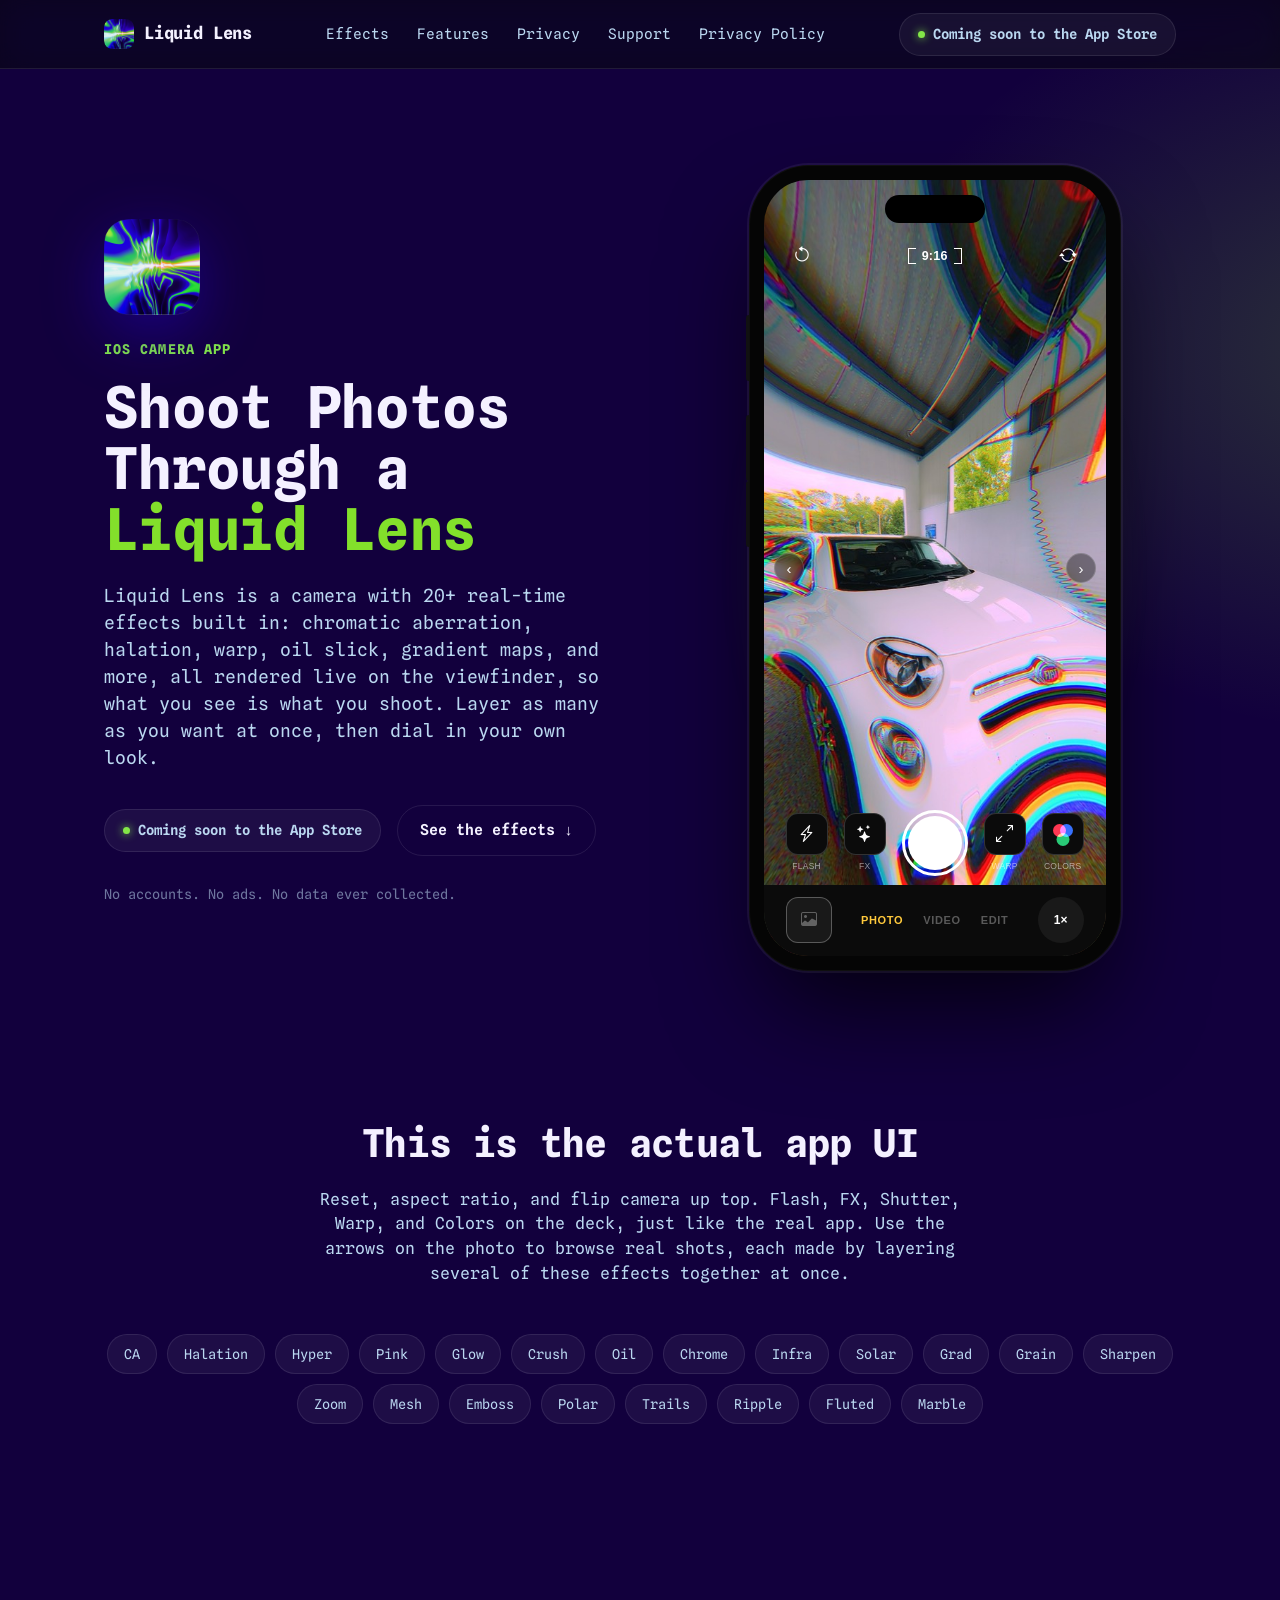
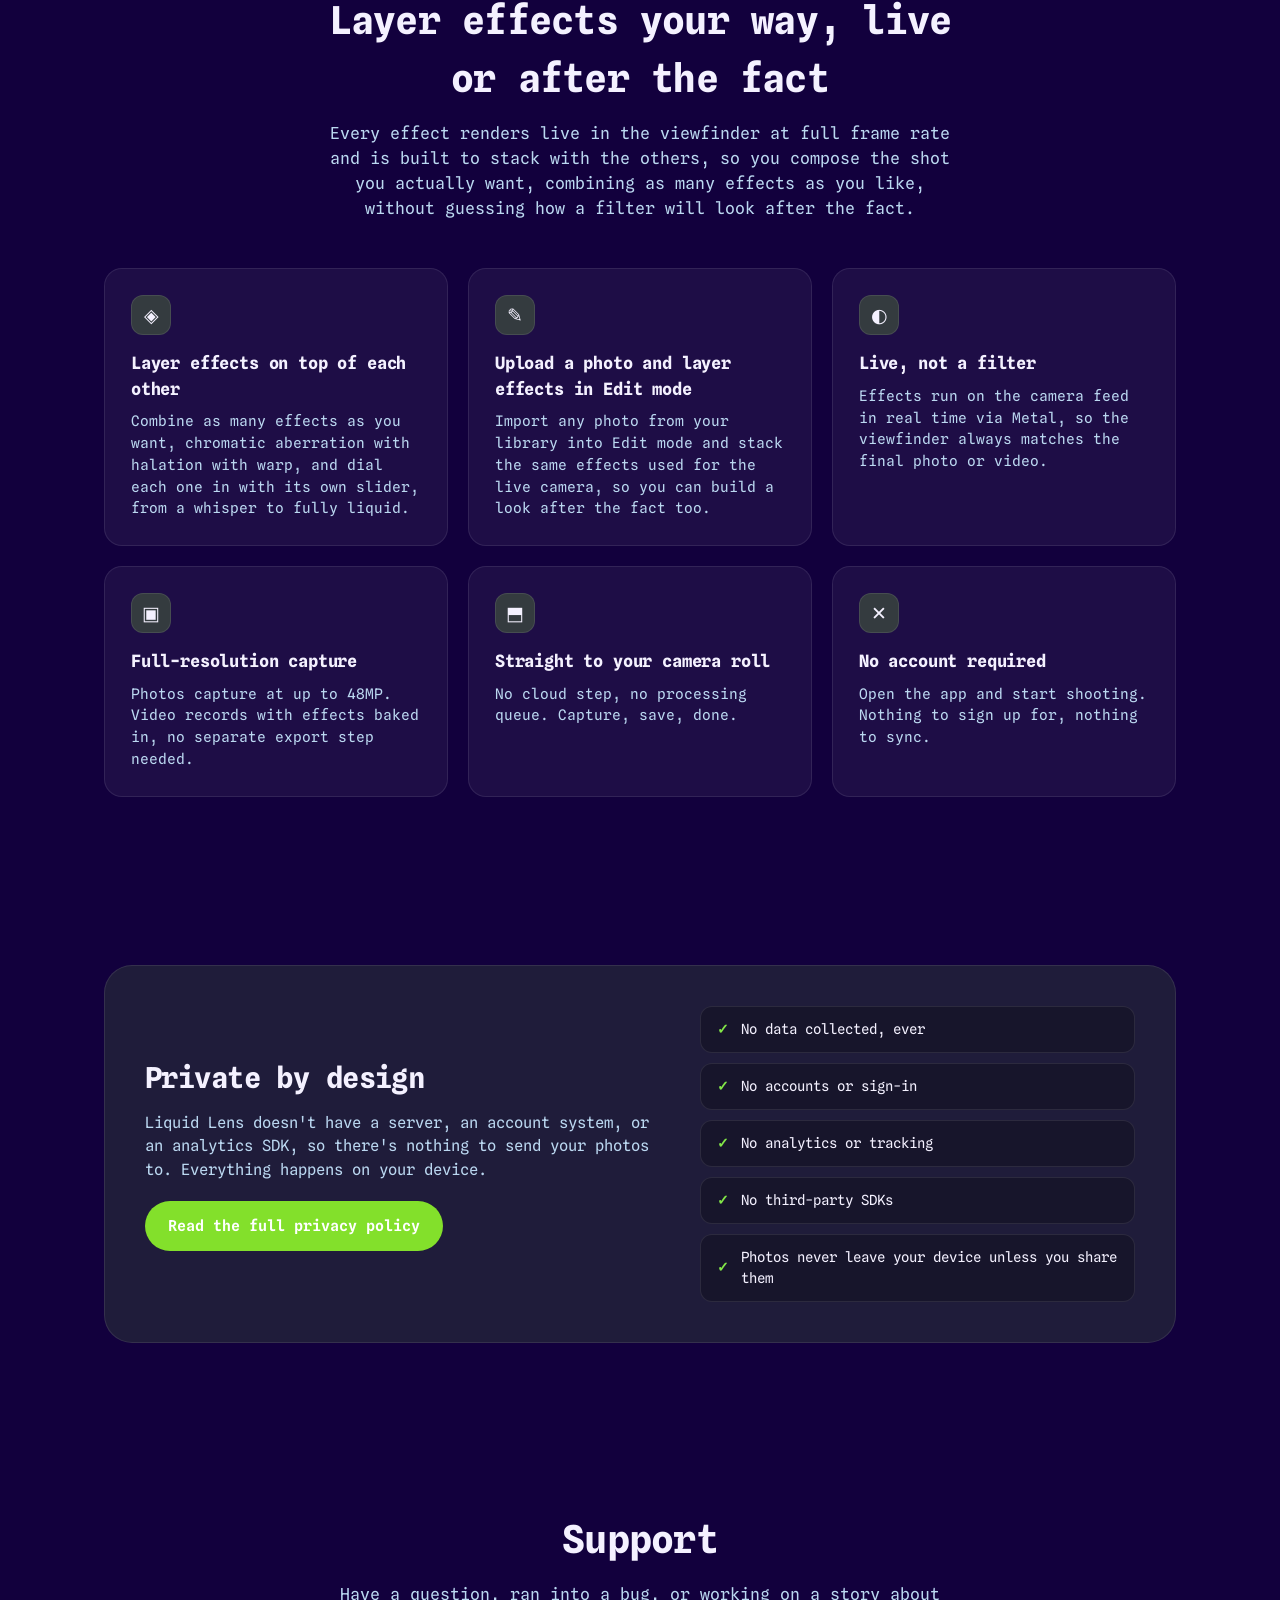
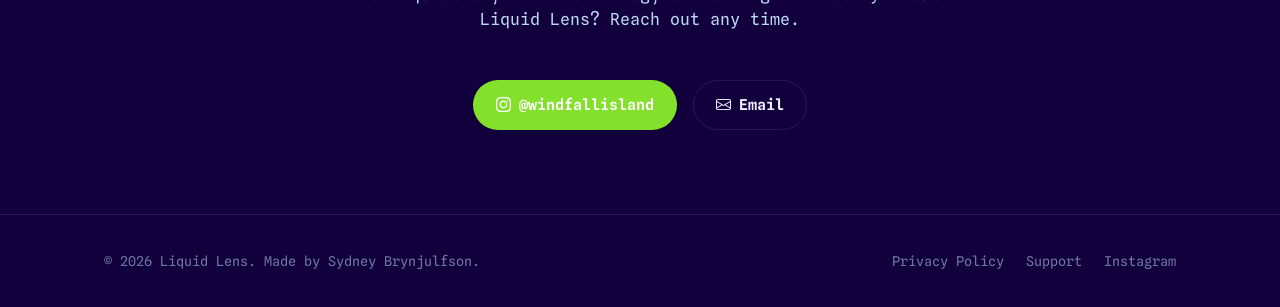
==== index.html @ aa71dbce "Float the shutter row over the photo like the real app The bottom deck had a solid black background " ====
<!doctype html>
<html lang="en">
<head>
<meta charset="utf-8" />
<meta name="viewport" content="width=device-width, initial-scale=1" />
<title>Liquid Lens: iOS Camera App</title>
<meta name="description" content="Liquid Lens is an iPhone camera app with 20+ real-time lens effects, chromatic aberration, halation, warp, oil slick, gradient maps, and more, that layer on top of each other live on the viewfinder. Upload a photo and stack the same effects in Edit mode." />
<link rel="icon" href="assets/icon.png" />
<link rel="apple-touch-icon" href="assets/icon.png" />
<link rel="preconnect" href="https://fonts.googleapis.com" />
<link rel="preconnect" href="https://fonts.gstatic.com" crossorigin />
<link href="https://fonts.googleapis.com/css2?family=Spline+Sans+Mono:wght@400;500;600;700&display=swap" rel="stylesheet" />
<link rel="stylesheet" href="https://cdn.jsdelivr.net/npm/bootstrap-icons@1.11.3/font/bootstrap-icons.min.css" />
<link rel="stylesheet" href="styles.css?v=7" />
</head>
<body>

<nav class="nav">
  <div class="wrap">
    <a class="brand" href="#top">
      <img src="assets/icon.png" alt="Liquid Lens icon" />
      Liquid Lens
    </a>
    <div class="nav-links">
      <a href="#effects">Effects</a>
      <a href="#features">Features</a>
      <a href="#privacy">Privacy</a>
      <a href="#support">Support</a>
      <a href="privacy.html">Privacy Policy</a>
    </div>
    <span class="badge"><span class="dot"></span> Coming soon to the App Store</span>
  </div>
</nav>

<header class="hero" id="top">
  <div class="wrap hero-grid">
    <div>
      <img class="hero-icon" src="assets/icon.png" alt="Liquid Lens app icon" />
      <p class="eyebrow">iOS Camera App</p>
      <h1>Shoot Photos Through a <span class="grad">Liquid Lens</span></h1>
      <p class="lede">
        Liquid Lens is a camera with 20+ real-time effects built in:
        chromatic aberration, halation, warp, oil slick, gradient maps,
        and more, all rendered live on the viewfinder, so what you see
        is what you shoot. Layer as many as you want at once, then dial
        in your own look.
      </p>
      <div class="cta-row">
        <!-- TODO once live: replace with <a class="btn btn-primary" href="[App Store URL]">Download on the App Store</a> -->
        <span class="badge"><span class="dot"></span> Coming soon to the App Store</span>
        <a class="btn btn-ghost" href="#effects">See the effects ↓</a>
      </div>
      <p class="hero-note">No accounts. No ads. No data ever collected.</p>
    </div>

    <div class="phone-stage">
      <div class="phone-glow"></div>
      <div class="phone">
        <div class="phone-screen">
          <div class="island"></div>

          <div class="preview-frame">
            <div class="photo-layer" id="photoLayer">
              <img src="assets/photos/showcase-1.jpg" class="active" alt="Photo shot with Liquid Lens: chromatic aberration and warp on a car wash bay" />
              <img src="assets/photos/showcase-2.jpg" alt="Photo shot with Liquid Lens: roadside ice cream sign with a glitch color effect" />
              <img src="assets/photos/showcase-3.jpg" alt="Photo shot with Liquid Lens: white fence path under a pink sunset sky" />
              <img src="assets/photos/showcase-4.jpg" alt="Photo shot with Liquid Lens: night city street with chromatic aberration" />
              <img src="assets/photos/showcase-5.jpg" alt="Photo shot with Liquid Lens: fisheye warp on a tree against a purple sky" />
              <img src="assets/photos/showcase-6.jpg" alt="Photo shot with Liquid Lens: tree silhouette against an orange sunset" />
              <img src="assets/photos/showcase-7.jpg" alt="Photo shot with Liquid Lens: abstract light burst effect" />
              <img src="assets/photos/showcase-8.jpg" alt="Photo shot with Liquid Lens: neon-lit window blinds" />
              <img src="assets/photos/showcase-9.jpg" alt="Photo shot with Liquid Lens: liquid marble color abstraction" />
            </div>

            <button class="photo-arrow prev" id="prevPhoto" aria-label="Previous photo">‹</button>
            <button class="photo-arrow next" id="nextPhoto" aria-label="Next photo">›</button>
          </div>

          <!-- top bar: reset, aspect ratio, flip camera (decorative, matches the real app's UI) -->
          <div class="ui-top-bar">
            <span class="ui-icon-btn"><i class="bi bi-arrow-counterclockwise"></i></span>
            <span class="aspect-bracket">
              <span class="bracket left"></span><span>9:16</span><span class="bracket right"></span>
            </span>
            <span class="ui-icon-btn"><i class="bi bi-arrow-repeat"></i></span>
          </div>

          <!-- bottom deck: flash / fx / shutter / warp / colors, then thumbnail / mode / lens (decorative) -->
          <div class="ui-bottom-deck">
            <div class="deck-row deck-row-main">
              <span class="tool-square">
                <span class="tool-icon"><i class="bi bi-lightning-charge"></i></span>
                <span class="tool-label">Flash</span>
              </span>
              <span class="tool-square">
                <span class="tool-icon"><i class="bi bi-stars"></i></span>
                <span class="tool-label">FX</span>
              </span>
              <span class="shutter-ring"><span class="shutter-inner"></span></span>
              <span class="tool-square">
                <span class="tool-icon"><i class="bi bi-arrows-angle-expand"></i></span>
                <span class="tool-label">Warp</span>
              </span>
              <span class="tool-square">
                <span class="tool-icon rgb-mark-wrap">
                  <span class="rgb-mark" aria-hidden="true">
                    <span class="dot r"></span><span class="dot b"></span><span class="dot g"></span>
                  </span>
                </span>
                <span class="tool-label">Colors</span>
              </span>
            </div>
            <div class="deck-row deck-row-lower">
              <span class="thumb-btn"><i class="bi bi-image"></i></span>
              <div class="mode-labels">
                <span class="mode-label active">PHOTO</span>
                <span class="mode-label">VIDEO</span>
                <span class="mode-label">EDIT</span>
              </div>
              <span class="lens-btn">1×</span>
            </div>
          </div>
        </div>
      </div>
    </div>
  </div>
</header>

<section id="effects">
  <div class="wrap">
    <div class="section-head">
      <h2>This is the actual app UI</h2>
      <p>
        Reset, aspect ratio, and flip camera up top. Flash, FX, Shutter,
        Warp, and Colors on the deck, just like the real app. Use the
        arrows on the photo to browse real shots, each made by layering
        several of these effects together at once.
      </p>
    </div>
    <div class="effects-list">
      <span class="pill">CA</span>
      <span class="pill">Halation</span>
      <span class="pill">Hyper</span>
      <span class="pill">Pink</span>
      <span class="pill">Glow</span>
      <span class="pill">Crush</span>
      <span class="pill">Oil</span>
      <span class="pill">Chrome</span>
      <span class="pill">Infra</span>
      <span class="pill">Solar</span>
      <span class="pill">Grad</span>
      <span class="pill">Grain</span>
      <span class="pill">Sharpen</span>
      <span class="pill">Zoom</span>
      <span class="pill">Mesh</span>
      <span class="pill">Emboss</span>
      <span class="pill">Polar</span>
      <span class="pill">Trails</span>
      <span class="pill">Ripple</span>
      <span class="pill">Fluted</span>
      <span class="pill">Marble</span>
    </div>
  </div>
</section>

<section id="features">
  <div class="wrap">
    <div class="section-head">
      <h2>Layer effects your way, live or after the fact</h2>
      <p>Every effect renders live in the viewfinder at full frame rate and is built to stack with the others, so you compose the shot you actually want, combining as many effects as you like, without guessing how a filter will look after the fact.</p>
    </div>
    <div class="grid-features">
      <div class="card">
        <div class="icon">◈</div>
        <h3>Layer effects on top of each other</h3>
        <p>Combine as many effects as you want, chromatic aberration with halation with warp, and dial each one in with its own slider, from a whisper to fully liquid.</p>
      </div>
      <div class="card">
        <div class="icon">✎</div>
        <h3>Upload a photo and layer effects in Edit mode</h3>
        <p>Import any photo from your library into Edit mode and stack the same effects used for the live camera, so you can build a look after the fact too.</p>
      </div>
      <div class="card">
        <div class="icon">◐</div>
        <h3>Live, not a filter</h3>
        <p>Effects run on the camera feed in real time via Metal, so the viewfinder always matches the final photo or video.</p>
      </div>
      <div class="card">
        <div class="icon">▣</div>
        <h3>Full-resolution capture</h3>
        <p>Photos capture at up to 48MP. Video records with effects baked in, no separate export step needed.</p>
      </div>
      <div class="card">
        <div class="icon">⬒</div>
        <h3>Straight to your camera roll</h3>
        <p>No cloud step, no processing queue. Capture, save, done.</p>
      </div>
      <div class="card">
        <div class="icon">✕</div>
        <h3>No account required</h3>
        <p>Open the app and start shooting. Nothing to sign up for, nothing to sync.</p>
      </div>
    </div>
  </div>
</section>

<section id="privacy">
  <div class="wrap">
    <div class="privacy-strip">
      <div>
        <h2>Private by design</h2>
        <p>
          Liquid Lens doesn't have a server, an account system, or an
          analytics SDK, so there's nothing to send your photos to.
          Everything happens on your device.
        </p>
        <a class="btn btn-primary" href="privacy.html">Read the full privacy policy</a>
      </div>
      <div class="privacy-facts">
        <div class="privacy-fact"><span class="check">✓</span> No data collected, ever</div>
        <div class="privacy-fact"><span class="check">✓</span> No accounts or sign-in</div>
        <div class="privacy-fact"><span class="check">✓</span> No analytics or tracking</div>
        <div class="privacy-fact"><span class="check">✓</span> No third-party SDKs</div>
        <div class="privacy-fact"><span class="check">✓</span> Photos never leave your device unless you share them</div>
      </div>
    </div>
  </div>
</section>

<section id="support">
  <div class="wrap">
    <div class="section-head">
      <h2>Support</h2>
      <p>Have a question, ran into a bug, or working on a story about Liquid Lens? Reach out any time.</p>
    </div>
    <div class="support-row">
      <a class="btn btn-primary" href="https://www.instagram.com/windfallisland/" target="_blank" rel="noopener">
        <i class="bi bi-instagram"></i> @windfallisland
      </a>
      <a class="btn btn-ghost" href="mailto:sydneybrynjulfson1@gmail.com">
        <i class="bi bi-envelope"></i> Email
      </a>
    </div>
  </div>
</section>

<footer>
  <div class="wrap footer-row">
    <span>© 2026 Liquid Lens. Made by Sydney Brynjulfson.</span>
    <div class="footer-links">
      <a href="privacy.html">Privacy Policy</a>
      <a href="#support">Support</a>
      <a href="https://www.instagram.com/windfallisland/" target="_blank" rel="noopener">Instagram</a>
    </div>
  </div>
</footer>

<script src="script.js?v=4"></script>
</body>
</html>
---- styles.css ----
/* Liquid Lens landing page: shared styles */

:root {
  --bg: #12003d;
  --bg-soft: #170047;
  --panel: rgba(255, 255, 255, 0.05);
  --panel-border: rgba(255, 255, 255, 0.09);
  --text: #f4f1ff;
  --text-dim: #bbd8f1;
  --text-dimmer: rgba(187, 216, 241, 0.55);
  --accent-a: #83e748;   /* primary accent (green)         */
  --accent-b: #83e748;   /* primary accent, alias          */
  --accent-flat: #83e02b; /* flat color that replaced the former two-tone gradients */
  --radius-lg: 28px;
  --radius-md: 18px;
  --radius-sm: 12px;
  --max-w: 1120px;

  /* Design tokens lifted from the real app's `enum DC` in ContentView.swift.
     These describe the app's own UI, not the marketing site, so they stay
     separate from the brand palette above. */
  --dc-accent: #ffc93c;
  --dc-chrome: #0b0b0b;
  --dc-line: rgba(255, 255, 255, 0.16);
  --dc-muted: rgba(255, 255, 255, 0.55);
  --dc-faint: rgba(255, 255, 255, 0.32);
}

* { box-sizing: border-box; }

/* The `hidden` attribute must always win over component `display` rules
   below, regardless of selector specificity ties. */
[hidden] { display: none !important; }

html { scroll-behavior: smooth; }

body {
  margin: 0;
  background:
    radial-gradient(1200px 600px at 15% -10%, rgba(131, 224, 43, 0.16), transparent 60%),
    radial-gradient(1000px 700px at 110% 10%, rgba(131, 224, 43, 0.22), transparent 55%),
    var(--bg);
  color: var(--text);
  font-family: "Spline Sans Mono", "SF Mono", "Menlo", ui-monospace, monospace;
  line-height: 1.5;
  -webkit-font-smoothing: antialiased;
}

a { color: inherit; }

.wrap {
  max-width: var(--max-w);
  margin: 0 auto;
  padding: 0 24px;
}

/* ---------- Nav ---------- */

.nav {
  position: sticky;
  top: 0;
  z-index: 50;
  backdrop-filter: blur(16px) saturate(140%);
  -webkit-backdrop-filter: blur(16px) saturate(140%);
  background: rgba(7, 8, 13, 0.6);
  border-bottom: 1px solid var(--panel-border);
}

.nav .wrap {
  display: flex;
  align-items: center;
  justify-content: space-between;
  height: 68px;
}

.brand {
  display: flex;
  align-items: center;
  gap: 10px;
  font-weight: 700;
  font-size: 17px;
  text-decoration: none;
  letter-spacing: -0.01em;
  white-space: nowrap;
}

.brand img {
  width: 30px;
  height: 30px;
  border-radius: 8px;
  display: block;
}

.nav-links {
  display: flex;
  align-items: center;
  gap: 28px;
  font-size: 14.5px;
  color: var(--text-dim);
}

.nav-links a {
  text-decoration: none;
  transition: color 0.15s ease;
}

.nav-links a:hover { color: var(--text); }

/* ---------- Buttons / badges ---------- */

.badge {
  display: inline-flex;
  align-items: center;
  gap: 8px;
  padding: 10px 18px;
  border-radius: 999px;
  font-size: 14px;
  font-weight: 600;
  border: 1px solid var(--panel-border);
  background: var(--panel);
  color: var(--text-dim);
  white-space: nowrap;
}

.badge .dot {
  width: 7px;
  height: 7px;
  border-radius: 50%;
  background: var(--accent-a);
  box-shadow: 0 0 8px var(--accent-a);
}

.btn {
  display: inline-flex;
  align-items: center;
  gap: 8px;
  padding: 13px 22px;
  border-radius: 999px;
  font-weight: 600;
  font-size: 15px;
  text-decoration: none;
  border: 1px solid transparent;
  cursor: pointer;
}

.btn-primary {
  background: var(--accent-flat);
  color: #ffffff;
}

.btn-ghost {
  background: transparent;
  border-color: var(--panel-border);
  color: var(--text);
}

/* ---------- Hero ---------- */

.hero {
  padding: 76px 0 40px;
}

.hero-grid {
  display: grid;
  grid-template-columns: 1.05fr 0.95fr;
  gap: 56px;
  align-items: center;
}

.hero-icon {
  width: 96px;
  height: 96px;
  display: block;
  margin: 0 0 24px;
  filter: drop-shadow(0 18px 30px rgba(35, 0, 211, 0.45));
}

.eyebrow {
  color: var(--accent-a);
  font-size: 13.5px;
  font-weight: 700;
  letter-spacing: 0.08em;
  text-transform: uppercase;
  margin: 0 0 18px;
}

h1 {
  font-size: clamp(2.4rem, 4.6vw, 3.6rem);
  line-height: 1.06;
  letter-spacing: -0.02em;
  margin: 0 0 22px;
}

h1 .grad {
  color: var(--accent-flat);
}

.lede {
  font-size: 18px;
  color: var(--text-dim);
  max-width: 46ch;
  margin: 0 0 34px;
}

.cta-row {
  display: flex;
  align-items: center;
  gap: 16px;
  flex-wrap: wrap;
  margin-bottom: 28px;
}

.hero-note {
  font-size: 13.5px;
  color: var(--text-dimmer);
}

/* ---------- Phone mockup ----------
   A static recreation of the real app's UI (see ContentView.swift): the
   chrome (top bar, tool squares, bottom deck) is non-interactive artwork,
   not a working control panel. Only the two arrows beside the photo are
   real controls, and they browse real photos shot with the app. */

.phone-stage {
  position: relative;
  display: flex;
  justify-content: center;
  padding: 20px 0;
}

.phone-glow {
  position: absolute;
  inset: -50px;
  background: radial-gradient(closest-side, rgba(131, 224, 43, 0.28), transparent 70%);
  filter: blur(12px);
  z-index: 0;
}

.phone {
  position: relative;
  z-index: 1;
  width: 372px;
  height: 806px;
  background: #050505;
  border-radius: 60px;
  padding: 15px;
  box-shadow:
    0 0 0 2px rgba(255, 255, 255, 0.06),
    0 50px 100px -20px rgba(0, 0, 0, 0.8),
    inset 0 0 0 1px rgba(255, 255, 255, 0.04);
}

.phone::before {
  /* side buttons */
  content: "";
  position: absolute;
  left: -3px;
  top: 150px;
  width: 3px;
  height: 66px;
  background: #111;
  border-radius: 3px 0 0 3px;
  box-shadow: 0 100px 0 #111, 0 166px 0 #111;
}

.phone-screen {
  position: relative;
  width: 100%;
  height: 100%;
  border-radius: 44px;
  overflow: hidden;
  background: #000;
  font-family: -apple-system, BlinkMacSystemFont, "Segoe UI", Roboto, sans-serif;
  user-select: none;
}

.island {
  position: absolute;
  top: 15px;
  left: 50%;
  transform: translateX(-50%);
  width: 100px;
  height: 28px;
  background: #000;
  border-radius: 16px;
  z-index: 6;
}

/* -- camera preview: full-bleed behind the UI overlays, like the real app -- */

.preview-frame {
  position: absolute;
  inset: 0;
  overflow: hidden;
}

.photo-layer { position: absolute; inset: 0; }

.photo-layer img {
  position: absolute;
  inset: 0;
  width: 100%;
  height: 100%;
  object-fit: cover;
  opacity: 0;
  transition: opacity 0.4s ease;
}

.photo-layer img.active { opacity: 1; }

.photo-arrow {
  position: absolute;
  top: 50%;
  transform: translateY(-50%);
  z-index: 4;
  width: 30px;
  height: 30px;
  border-radius: 50%;
  border: 1px solid rgba(255, 255, 255, 0.18);
  background: rgba(0, 0, 0, 0.38);
  backdrop-filter: blur(6px);
  color: #fff;
  font-size: 15px;
  display: flex;
  align-items: center;
  justify-content: center;
  cursor: pointer;
}

.photo-arrow.prev { left: 10px; }
.photo-arrow.next { right: 10px; }

/* -- top bar: reset · aspect bracket · flip (decorative) -- */

.ui-top-bar {
  position: absolute;
  top: 56px;
  left: 0;
  right: 0;
  z-index: 5;
  display: flex;
  align-items: center;
  justify-content: space-between;
  padding: 0 18px;
}

.ui-icon-btn {
  width: 40px;
  height: 40px;
  border-radius: 50%;
  color: #fff;
  font-size: 18px;
  display: flex;
  align-items: center;
  justify-content: center;
}

.aspect-bracket {
  display: flex;
  align-items: center;
  gap: 6px;
  color: #fff;
  font-size: 12.5px;
  font-weight: 700;
  letter-spacing: 0.02em;
  padding: 6px 0;
}

.aspect-bracket .bracket {
  width: 8px;
  height: 16px;
  border: 1.6px solid #fff;
}

.aspect-bracket .bracket.left { border-right: none; }
.aspect-bracket .bracket.right { border-left: none; }

/* -- bottom deck (decorative) -- */

.ui-bottom-deck {
  position: absolute;
  left: 0;
  right: 0;
  bottom: 0;
  z-index: 5;
  /* Transparent so the full-bleed photo shows through behind the shutter
     row, exactly like the real app. Only the lower mode strip gets a solid
     black background (see .deck-row-lower). */
  background: transparent;
}

.deck-row { display: flex; align-items: center; }

.deck-row-main {
  justify-content: space-between;
  padding: 13px 22px 9px;
}

.tool-square {
  display: flex;
  flex-direction: column;
  align-items: center;
  gap: 5px;
}

.tool-square .tool-icon {
  width: 42px;
  height: 42px;
  border-radius: 12px;
  background: var(--dc-chrome);
  border: 1.4px solid var(--dc-line);
  display: flex;
  align-items: center;
  justify-content: center;
  font-size: 17px;
  color: #fff;
}

.tool-square .tool-label {
  font-size: 8.5px;
  font-weight: 500;
  letter-spacing: 0.03em;
  text-transform: uppercase;
  color: var(--dc-muted);
}

.rgb-mark-wrap {
  background: transparent;
  isolation: isolate;
}

.rgb-mark {
  position: relative;
  width: 24px;
  height: 24px;
}

.rgb-mark .dot {
  position: absolute;
  width: 13px;
  height: 13px;
  border-radius: 50%;
  mix-blend-mode: screen;
}

.rgb-mark .dot.r { background: #ff2e4a; top: 2px; left: 2px; }
.rgb-mark .dot.b { background: #2e6bff; top: 2px; right: 2px; }
.rgb-mark .dot.g { background: #1fc871; bottom: 0; left: 50%; transform: translateX(-50%); }

.shutter-ring {
  display: flex;
  align-items: center;
  justify-content: center;
  width: 66px;
  height: 66px;
  border-radius: 50%;
  border: 3px solid #fff;
}

.shutter-inner {
  width: 54px;
  height: 54px;
  border-radius: 50%;
  background: #fff;
}

.deck-row-lower {
  justify-content: space-between;
  padding: 12px 22px 13px;
  background: var(--dc-chrome);
}

.thumb-btn {
  width: 46px;
  height: 46px;
  border-radius: 12px;
  border: 1.4px solid rgba(255, 255, 255, 0.28);
  background-color: rgba(255, 255, 255, 0.06);
  color: var(--dc-faint);
  font-size: 16px;
  display: flex;
  align-items: center;
  justify-content: center;
}

.mode-labels {
  display: flex;
  align-items: center;
  gap: 20px;
}

.mode-label {
  font-size: 11px;
  font-weight: 700;
  letter-spacing: 0.06em;
  color: var(--dc-faint);
}

.mode-label.active { color: var(--dc-accent); }

.lens-btn {
  width: 46px;
  height: 46px;
  border-radius: 50%;
  background: rgba(255, 255, 255, 0.06);
  color: #fff;
  font-size: 12px;
  font-weight: 700;
  display: flex;
  align-items: center;
  justify-content: center;
}

/* ---------- Feature sections ---------- */

section { padding: 84px 0; }

.section-head {
  text-align: center;
  max-width: 640px;
  margin: 0 auto 48px;
}

.section-head h2 {
  font-size: clamp(1.8rem, 3vw, 2.4rem);
  letter-spacing: -0.02em;
  margin: 0 0 14px;
}

.section-head p {
  color: var(--text-dim);
  font-size: 16.5px;
  margin: 0;
}

.grid-features {
  display: grid;
  grid-template-columns: repeat(3, 1fr);
  gap: 20px;
}

.card {
  background: var(--panel);
  border: 1px solid var(--panel-border);
  border-radius: var(--radius-md);
  padding: 26px;
}

.card .icon {
  width: 40px;
  height: 40px;
  border-radius: 12px;
  display: flex;
  align-items: center;
  justify-content: center;
  margin-bottom: 16px;
  font-size: 19px;
  background: rgba(131, 224, 43, 0.22);
  border: 1px solid var(--panel-border);
}

.card h3 {
  margin: 0 0 8px;
  font-size: 17px;
  letter-spacing: -0.01em;
}

.card p {
  margin: 0;
  color: var(--text-dim);
  font-size: 14.5px;
}

.effects-list {
  display: flex;
  flex-wrap: wrap;
  gap: 10px;
  justify-content: center;
}

.effects-list .pill {
  padding: 9px 16px;
  border-radius: 999px;
  border: 1px solid var(--panel-border);
  background: var(--panel);
  font-size: 13.5px;
  color: var(--text-dim);
}

/* ---------- Support ---------- */

.support-row {
  display: flex;
  align-items: center;
  justify-content: center;
  gap: 16px;
  flex-wrap: wrap;
}

/* ---------- Privacy summary strip ---------- */

.privacy-strip {
  border-radius: var(--radius-lg);
  border: 1px solid var(--panel-border);
  background: rgba(131, 224, 43, 0.12);
  padding: 40px;
  display: grid;
  grid-template-columns: 1.2fr 1fr;
  gap: 32px;
  align-items: center;
}

.privacy-strip h2 {
  font-size: 1.8rem;
  margin: 0 0 12px;
  letter-spacing: -0.02em;
}

.privacy-strip p {
  color: var(--text-dim);
  margin: 0 0 20px;
  font-size: 15.5px;
}

.privacy-facts {
  display: grid;
  gap: 10px;
}

.privacy-fact {
  display: flex;
  align-items: center;
  gap: 12px;
  background: rgba(0, 0, 0, 0.25);
  border: 1px solid var(--panel-border);
  border-radius: var(--radius-sm);
  padding: 12px 16px;
  font-size: 14px;
}

.privacy-fact .check {
  color: var(--accent-b);
  font-weight: 800;
}

/* ---------- Footer ---------- */

footer {
  border-top: 1px solid var(--panel-border);
  padding: 36px 0;
}

.footer-row {
  display: flex;
  align-items: center;
  justify-content: space-between;
  flex-wrap: wrap;
  gap: 16px;
  font-size: 13.5px;
  color: var(--text-dimmer);
}

.footer-links {
  display: flex;
  gap: 22px;
}

.footer-links a { text-decoration: none; }
.footer-links a:hover { color: var(--text-dim); }

/* ---------- Privacy policy page ---------- */

.policy {
  padding: 64px 0 90px;
}

.policy .wrap { max-width: 760px; }

.policy h1 {
  font-size: clamp(2rem, 4vw, 2.6rem);
  margin: 0 0 8px;
}

.policy .updated {
  color: var(--text-dimmer);
  font-size: 14px;
  margin: 0 0 40px;
}

.policy-summary {
  display: grid;
  gap: 10px;
  margin-bottom: 44px;
}

.policy h2 {
  font-size: 1.3rem;
  margin: 40px 0 12px;
  letter-spacing: -0.01em;
}

.policy p, .policy li {
  color: var(--text-dim);
  font-size: 15.5px;
  line-height: 1.7;
}

.policy ul { padding-left: 20px; }

.policy code {
  background: rgba(255, 255, 255, 0.08);
  padding: 2px 6px;
  border-radius: 6px;
  font-size: 13.5px;
  color: var(--text);
}

.policy .contact-box {
  margin-top: 36px;
  padding: 22px 26px;
  border-radius: var(--radius-md);
  border: 1px solid var(--panel-border);
  background: var(--panel);
}

.policy .contact-box a {
  color: var(--accent-a);
  text-decoration: none;
  font-weight: 600;
}

/* ---------- Responsive ---------- */

@media (max-width: 880px) {
  .hero-grid { grid-template-columns: 1fr; }
  .phone-stage { margin-top: 12px; }
  .lede { max-width: none; }
  .grid-features { grid-template-columns: 1fr; }
  .privacy-strip { grid-template-columns: 1fr; padding: 28px; }
  .nav-links { display: none; }
}

@media (max-width: 480px) {
  .phone { width: 320px; height: 693px; }
  .deck-row-main { padding-left: 12px; padding-right: 12px; }
  .tool-square .tool-icon { width: 38px; height: 38px; font-size: 15px; }
  .tool-square .tool-label { font-size: 7.5px; }
  .deck-row-lower { padding-left: 16px; padding-right: 16px; }
}

@media (max-width: 380px) {
  .phone { width: 280px; height: 607px; }
}

@media (max-width: 560px) {
  .nav > .wrap > .badge { display: none; }
}
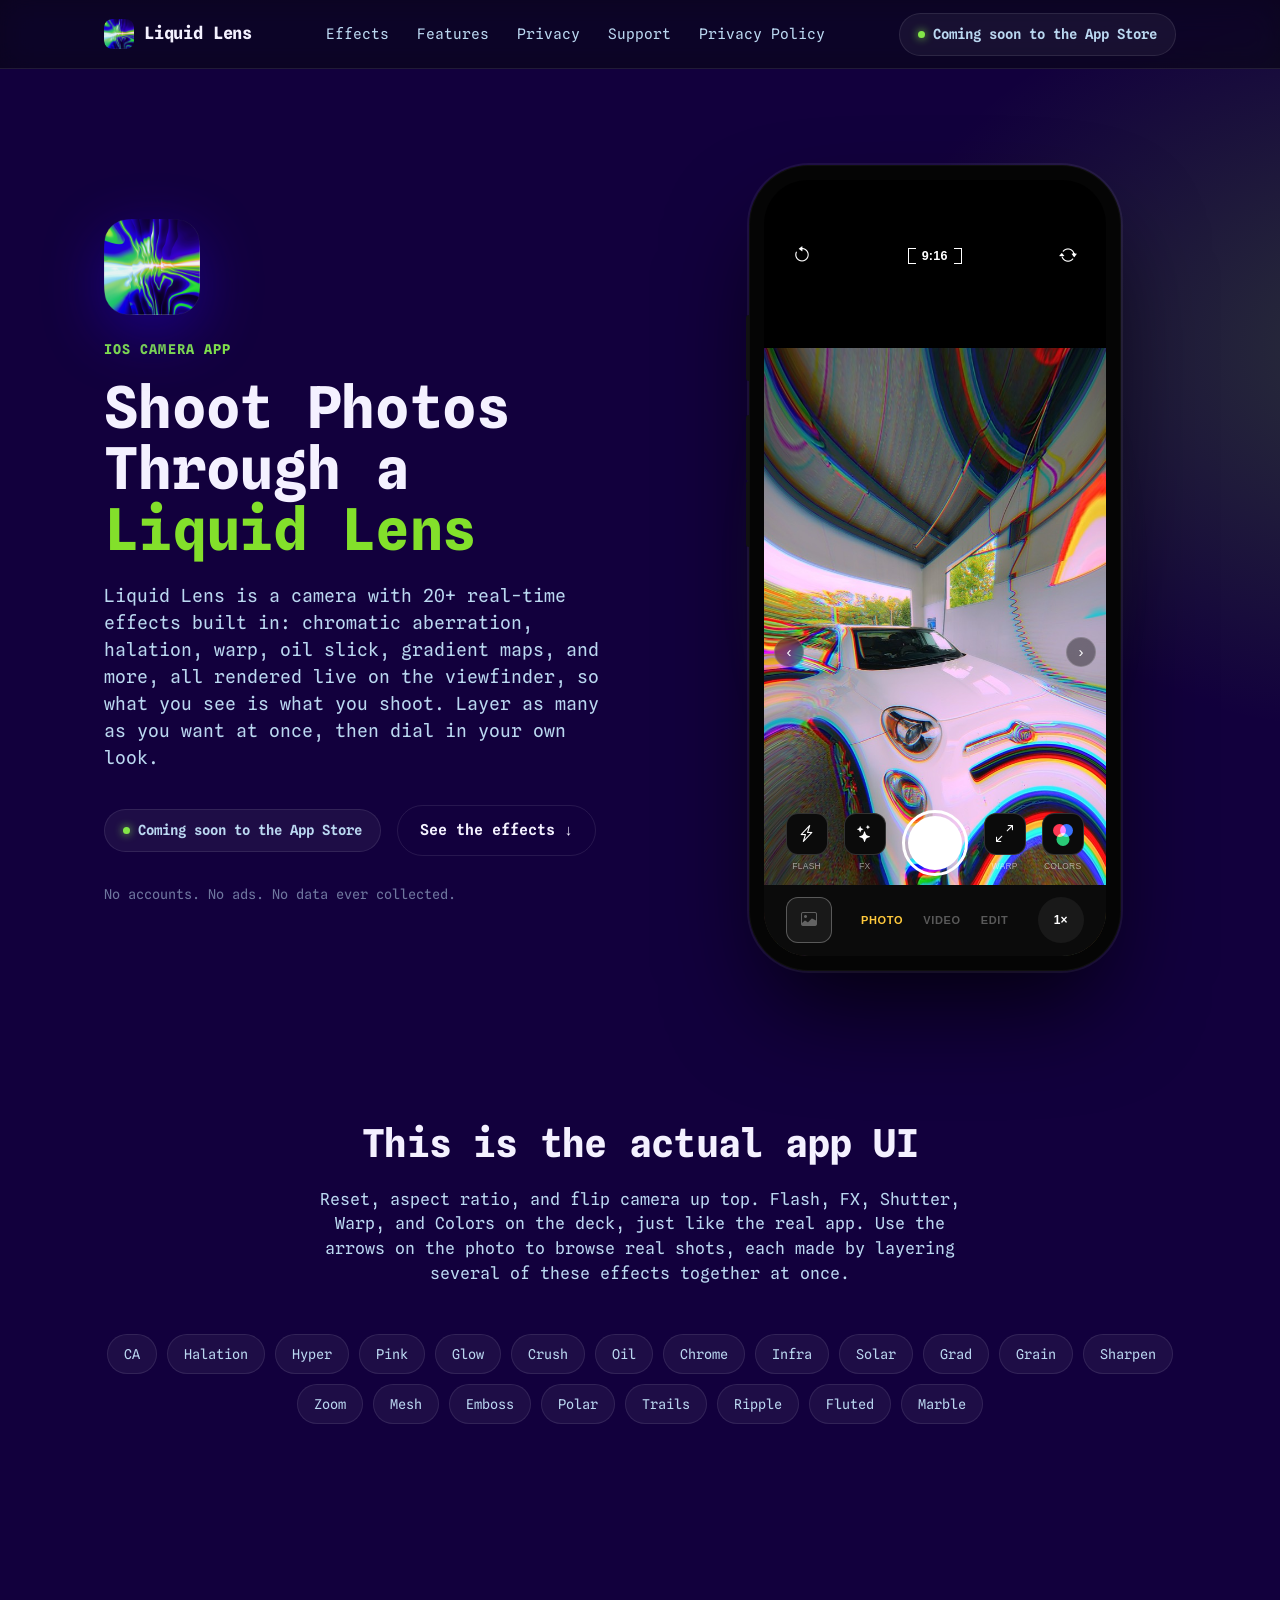
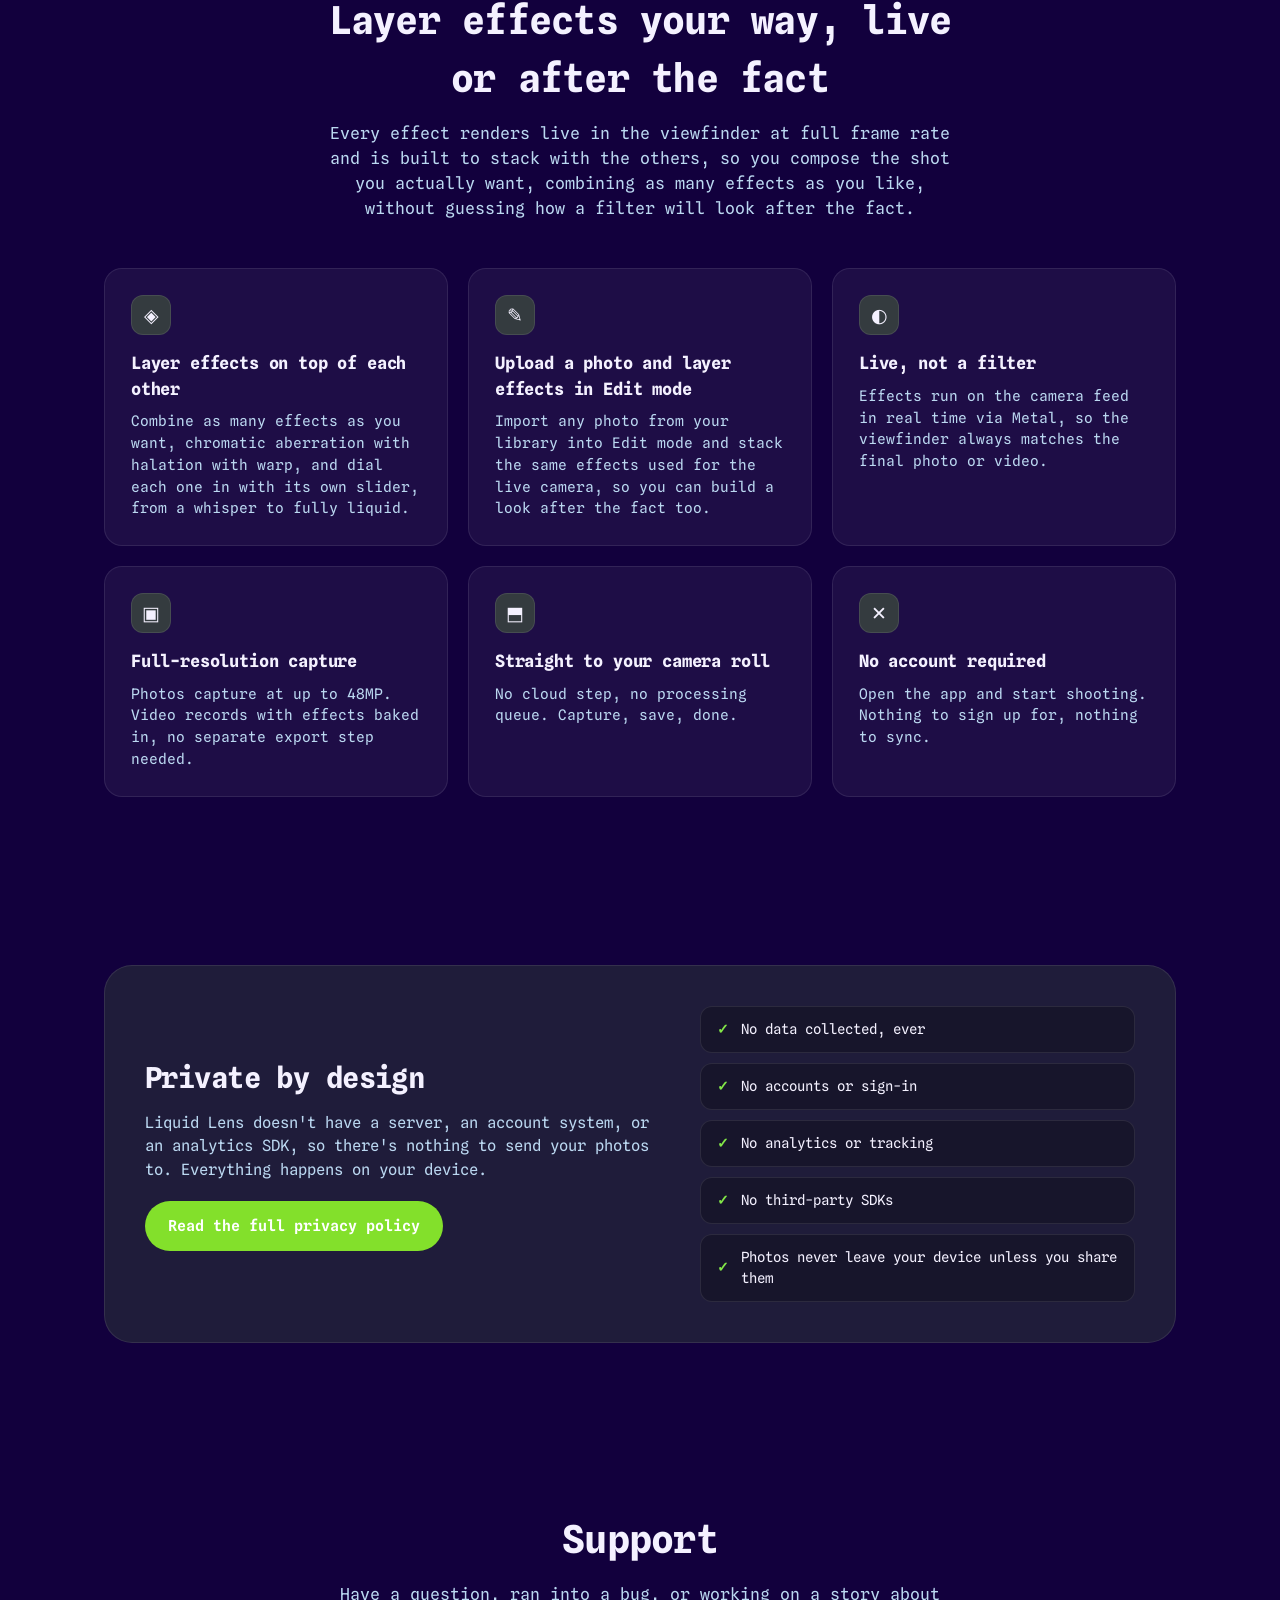
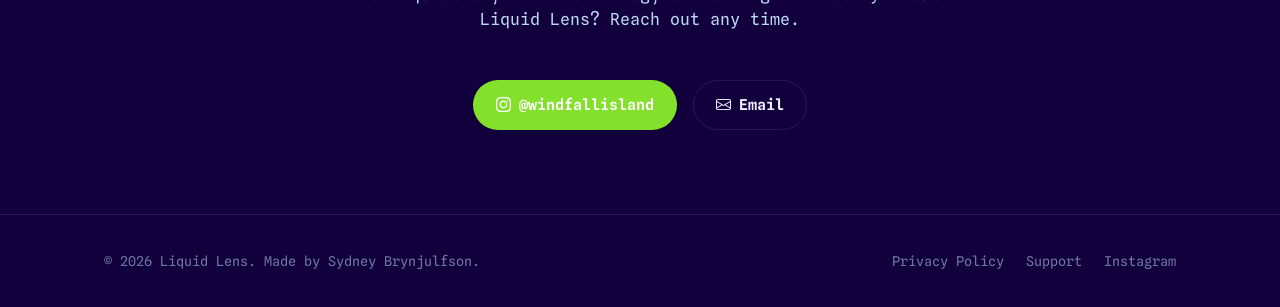
==== commit 80f00223: "Letterbox the mockup preview to a true 9:16 image The full-bleed preview ran the photo all the way t" ====
--- a/index.html
+++ b/index.html
@@ -11,7 +11,7 @@
 <link rel="preconnect" href="https://fonts.gstatic.com" crossorigin />
 <link href="https://fonts.googleapis.com/css2?family=Spline+Sans+Mono:wght@400;500;600;700&display=swap" rel="stylesheet" />
 <link rel="stylesheet" href="https://cdn.jsdelivr.net/npm/bootstrap-icons@1.11.3/font/bootstrap-icons.min.css" />
-<link rel="stylesheet" href="styles.css?v=7" />
+<link rel="stylesheet" href="styles.css?v=8" />
 </head>
 <body>
 
--- a/styles.css
+++ b/styles.css
@@ -286,11 +286,16 @@
   z-index: 6;
 }
 
-/* -- camera preview: full-bleed behind the UI overlays, like the real app -- */
+/* -- camera preview: 9:16 image anchored to the bottom, with a black
+   letterbox bar at the top where the reset/aspect/flip controls sit.
+   The image extends down behind the bottom shutter row, like the real app. -- */
 
 .preview-frame {
   position: absolute;
-  inset: 0;
+  left: 0;
+  right: 0;
+  bottom: 0;
+  aspect-ratio: 9 / 16;
   overflow: hidden;
 }
 
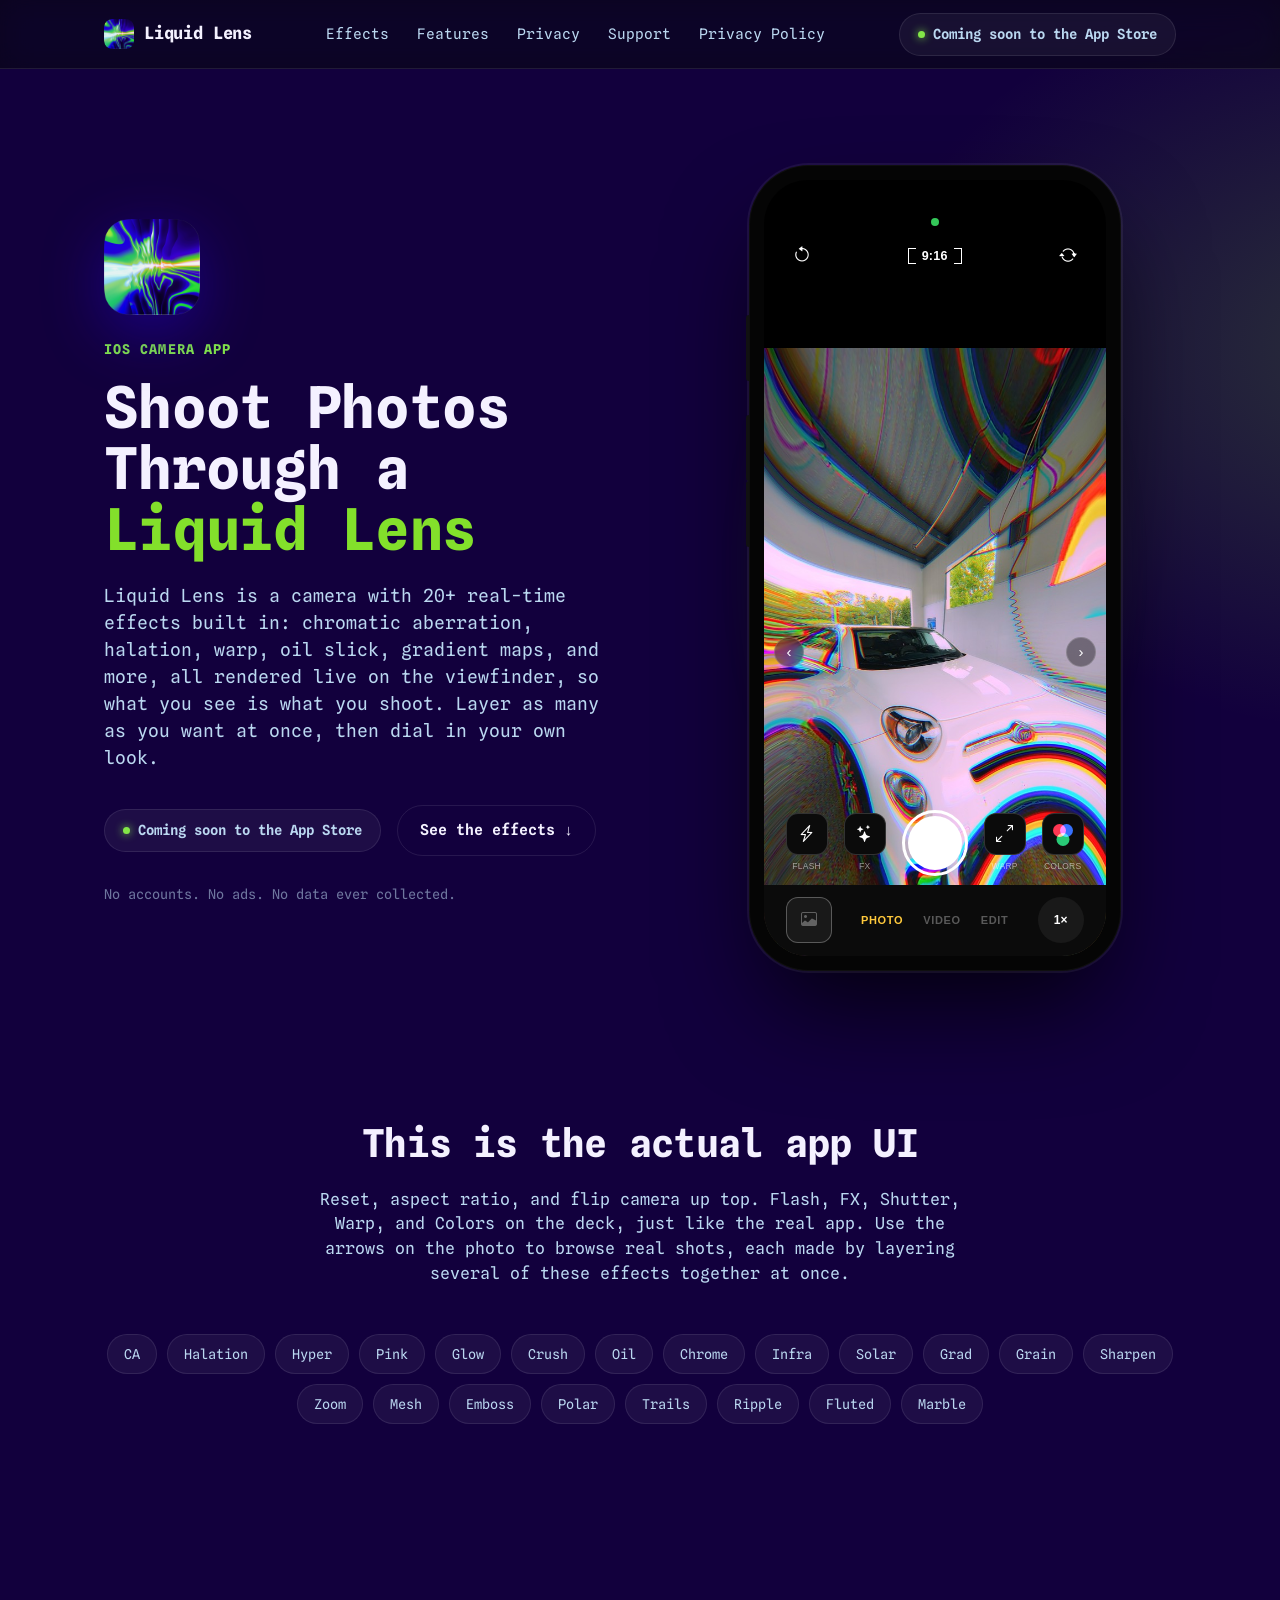
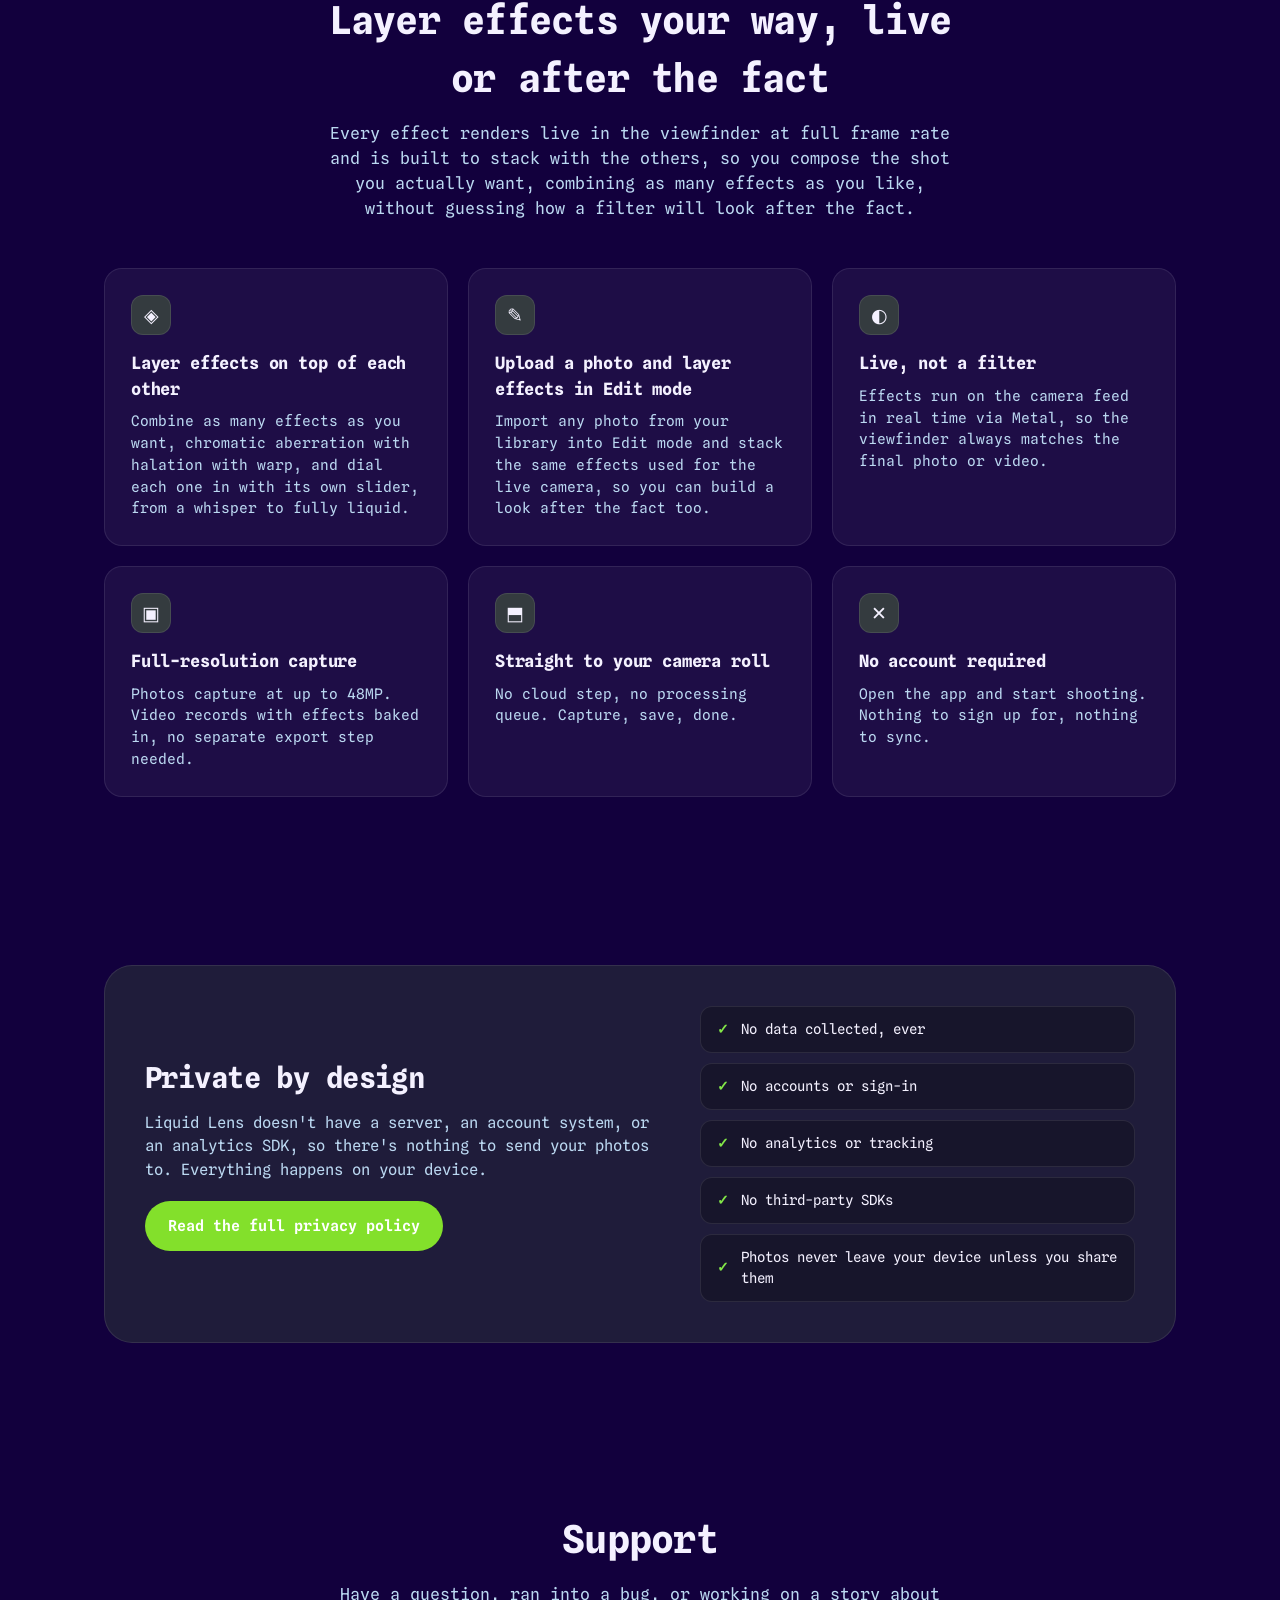
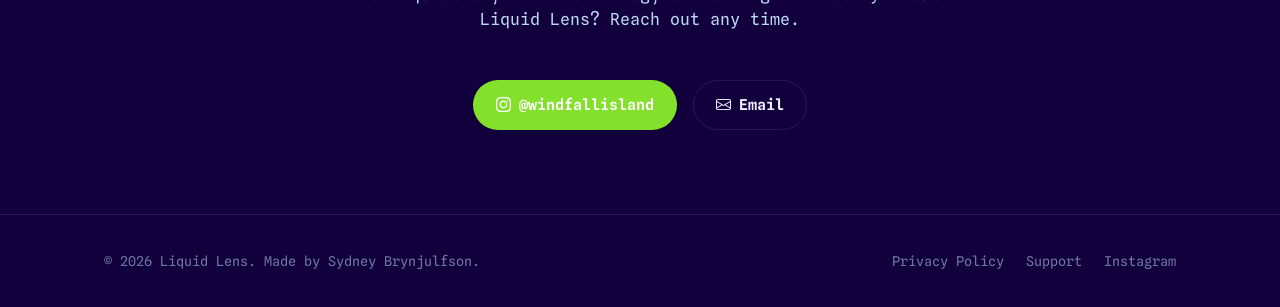
==== commit 8f7cefc8: "Add green camera-active status dot above the mockup top bar The real app shows a green status dot ce" ====
--- a/index.html
+++ b/index.html
@@ -11,7 +11,7 @@
 <link rel="preconnect" href="https://fonts.gstatic.com" crossorigin />
 <link href="https://fonts.googleapis.com/css2?family=Spline+Sans+Mono:wght@400;500;600;700&display=swap" rel="stylesheet" />
 <link rel="stylesheet" href="https://cdn.jsdelivr.net/npm/bootstrap-icons@1.11.3/font/bootstrap-icons.min.css" />
-<link rel="stylesheet" href="styles.css?v=8" />
+<link rel="stylesheet" href="styles.css?v=9" />
 </head>
 <body>
 
@@ -58,6 +58,7 @@
       <div class="phone">
         <div class="phone-screen">
           <div class="island"></div>
+          <span class="status-dot" aria-hidden="true"></span>
 
           <div class="preview-frame">
             <div class="photo-layer" id="photoLayer">
--- a/styles.css
+++ b/styles.css
@@ -286,6 +286,19 @@
   z-index: 6;
 }
 
+/* Green "camera active" status dot, centered just above the top control bar. */
+.status-dot {
+  position: absolute;
+  top: 38px;
+  left: 50%;
+  transform: translateX(-50%);
+  width: 8px;
+  height: 8px;
+  border-radius: 50%;
+  background: #34c759;
+  z-index: 6;
+}
+
 /* -- camera preview: 9:16 image anchored to the bottom, with a black
    letterbox bar at the top where the reset/aspect/flip controls sit.
    The image extends down behind the bottom shutter row, like the real app. -- */
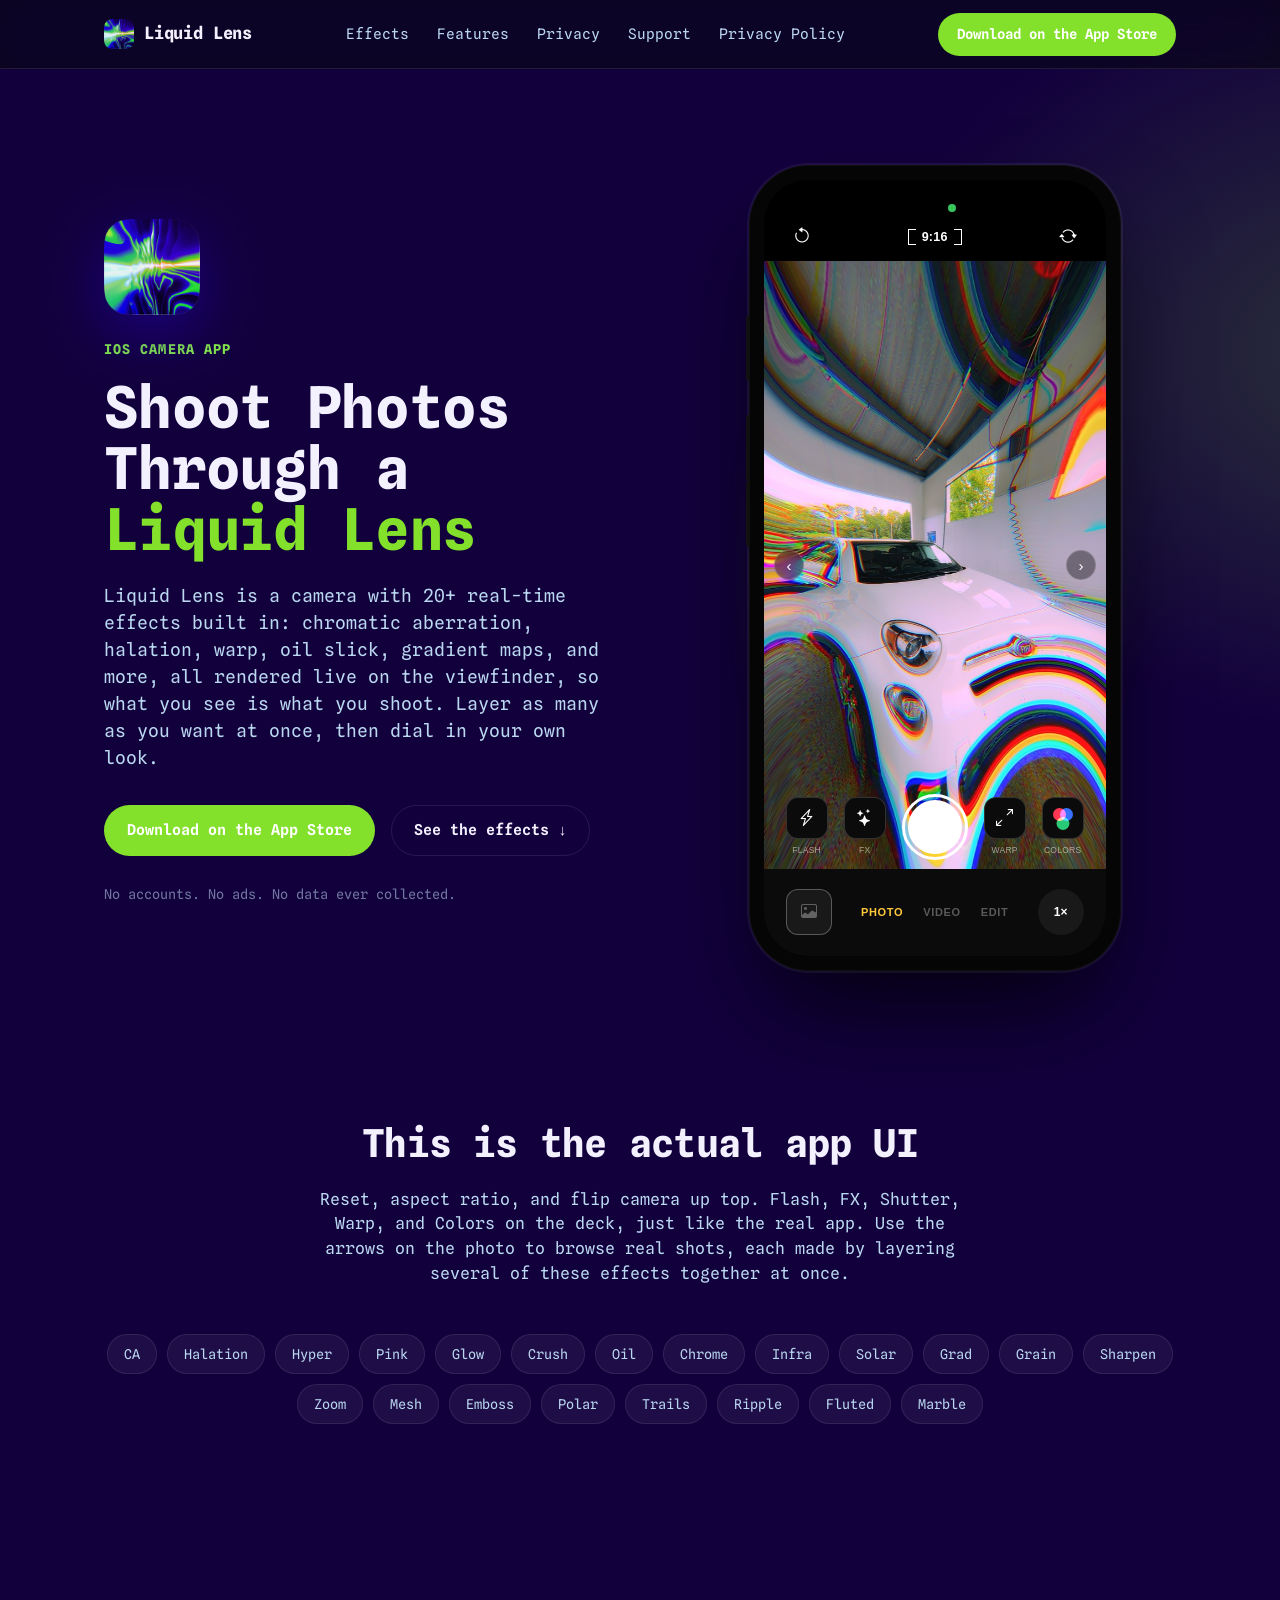
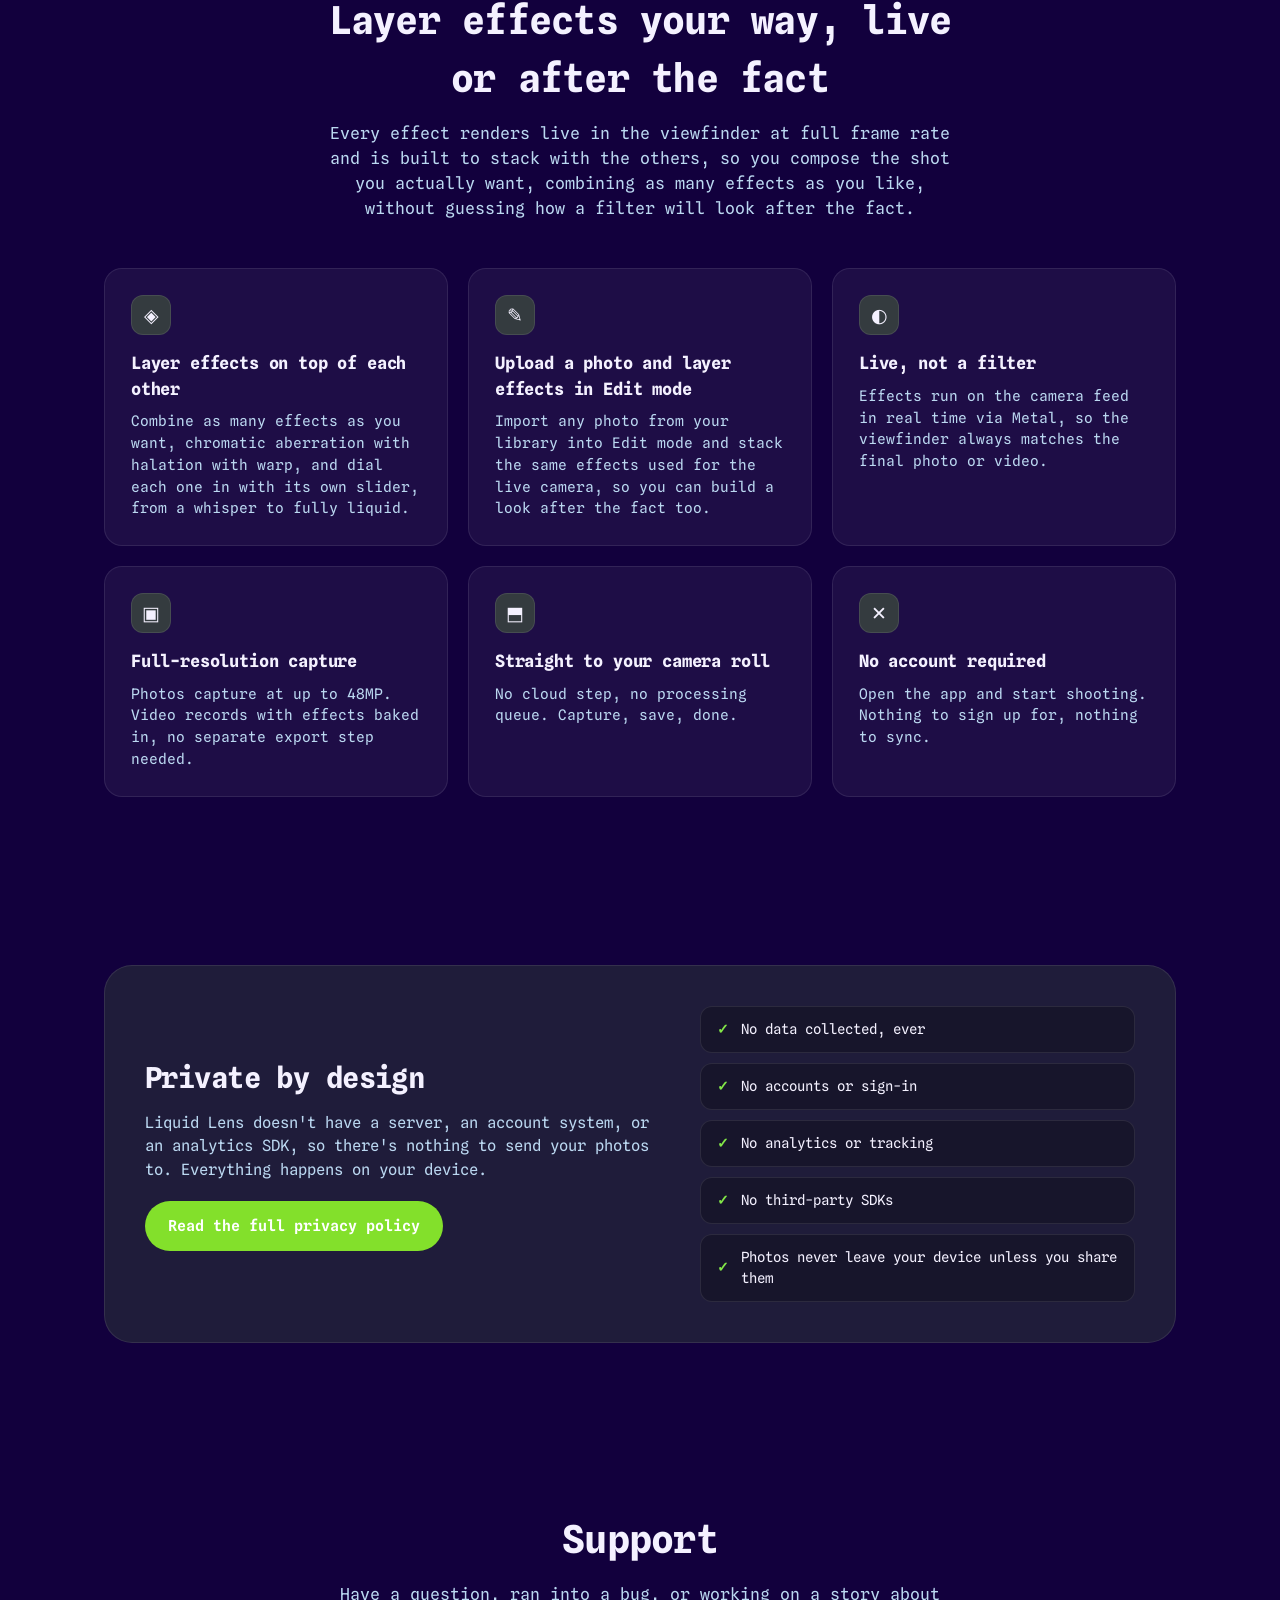
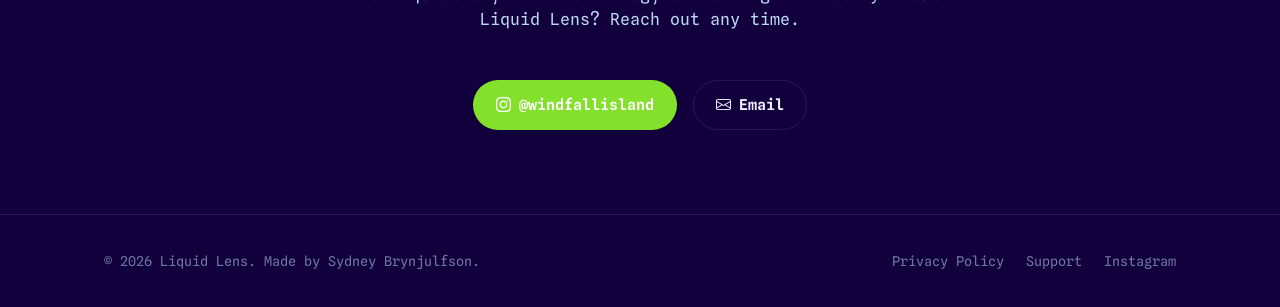
==== commit 2ba7b4f5: "Replace "Coming soon" with the live App Store download link Liquid Lens is now live on the App Store" ====
--- a/index.html
+++ b/index.html
@@ -28,7 +28,7 @@
       <a href="#support">Support</a>
       <a href="privacy.html">Privacy Policy</a>
     </div>
-    <span class="badge"><span class="dot"></span> Coming soon to the App Store</span>
+    <a class="btn btn-primary btn-small" href="https://apps.apple.com/us/app/liquid-lens/id6787791838">Download on the App Store</a>
   </div>
 </nav>
 
@@ -46,8 +46,7 @@
         in your own look.
       </p>
       <div class="cta-row">
-        <!-- TODO once live: replace with <a class="btn btn-primary" href="[App Store URL]">Download on the App Store</a> -->
-        <span class="badge"><span class="dot"></span> Coming soon to the App Store</span>
+        <a class="btn btn-primary" href="https://apps.apple.com/us/app/liquid-lens/id6787791838">Download on the App Store</a>
         <a class="btn btn-ghost" href="#effects">See the effects ↓</a>
       </div>
       <p class="hero-note">No accounts. No ads. No data ever collected.</p>
--- a/styles.css
+++ b/styles.css
@@ -154,6 +154,11 @@
   color: var(--text);
 }
 
+.btn-small {
+  padding: 10px 18px;
+  font-size: 14px;
+}
+
 /* ---------- Hero ---------- */
 
 .hero {
@@ -286,11 +291,13 @@
   z-index: 6;
 }
 
-/* Green "camera active" status dot, centered just above the top control bar. */
+/* Green "camera active" status dot, just above the top control bar.
+   In the real app it sits slightly right of center (edge of the island),
+   at ~3.6% of the screen height. */
 .status-dot {
   position: absolute;
-  top: 38px;
-  left: 50%;
+  top: 3.1%;
+  left: 55%;
   transform: translateX(-50%);
   width: 8px;
   height: 8px;
@@ -307,7 +314,9 @@
   position: absolute;
   left: 0;
   right: 0;
-  bottom: 0;
+  /* The photo's top edge sits 10.5% down the screen in the real app —
+     everything above it is the black control bar. */
+  top: 10.5%;
   aspect-ratio: 9 / 16;
   overflow: hidden;
 }
@@ -352,7 +361,8 @@
 
 .ui-top-bar {
   position: absolute;
-  top: 56px;
+  /* Row center lands at ~7.3% of screen height, matching the app. */
+  top: 4.8%;
   left: 0;
   right: 0;
   z-index: 5;
@@ -484,7 +494,9 @@
 
 .deck-row-lower {
   justify-content: space-between;
-  padding: 12px 22px 13px;
+  /* Tall enough that the strip's top edge meets the 9:16 photo's bottom
+     edge — the photo never shows below the mode strip in the real app. */
+  padding: 20px 22px 21px;
   background: var(--dc-chrome);
 }
 
@@ -771,5 +783,5 @@
 }
 
 @media (max-width: 560px) {
-  .nav > .wrap > .badge { display: none; }
-}
+  .nav > .wrap > .btn-small { display: none; }
+}
